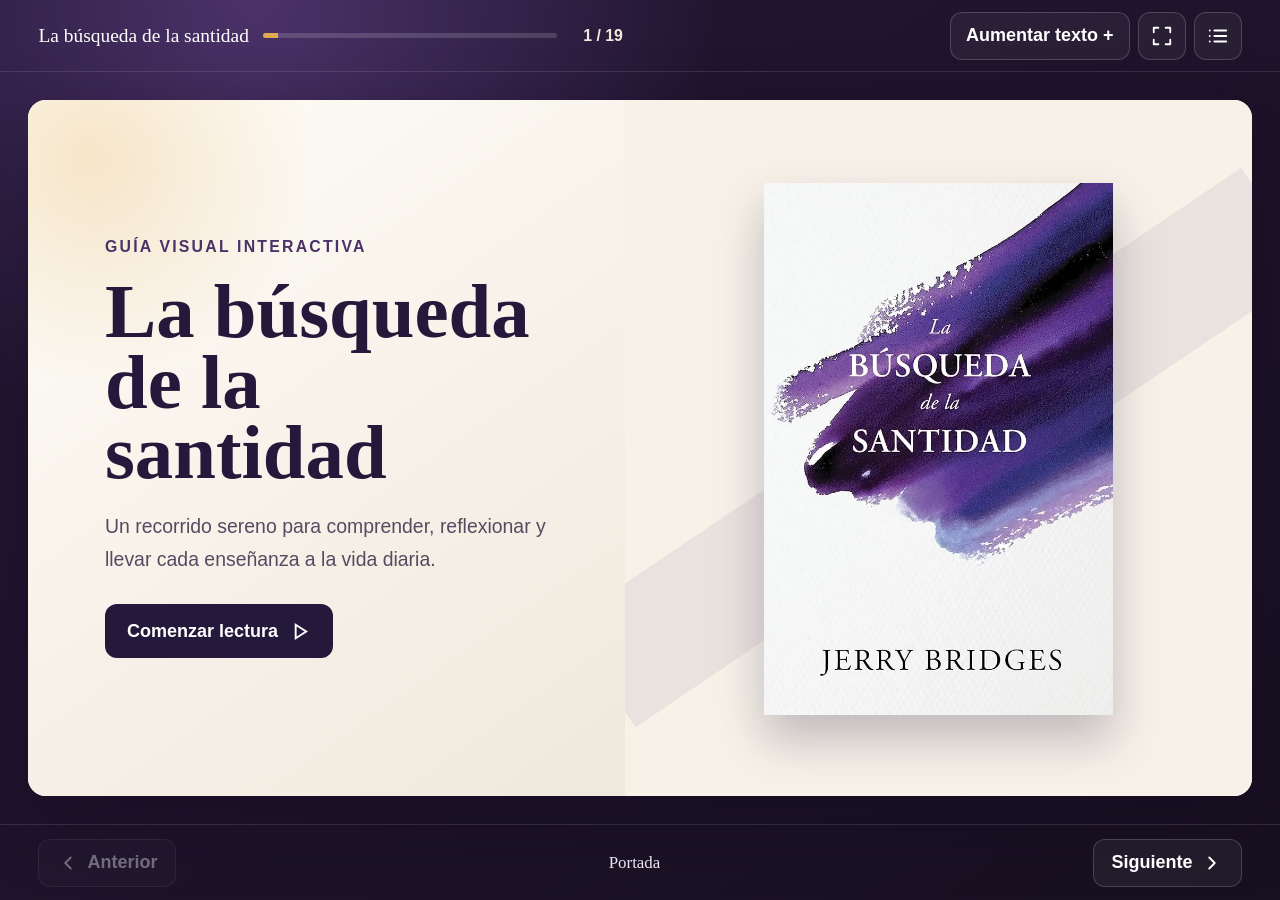
==== libros/busqueda-de-la-santidad/index.html @ 95780985 "libros" ====
<!doctype html>
<html lang="es">
<head>
  <meta charset="utf-8">
  <meta name="viewport" content="width=device-width, initial-scale=1">
  <meta name="theme-color" content="#25193b">
  <title>La búsqueda de la santidad — Libro visual</title>
  <meta name="description" content="Libro digital visual e interactivo para leer, ampliar y reflexionar sobre La búsqueda de la santidad.">
  <link rel="icon" type="image/svg+xml" href="data:image/svg+xml,%3Csvg xmlns='http://www.w3.org/2000/svg' viewBox='0 0 64 64'%3E%3Crect width='64' height='64' rx='14' fill='%2325193b'/%3E%3Cpath d='M11 16h15c6 0 9 4 9 9v25c-3-4-6-6-11-6H11z' fill='%23fffaf0'/%3E%3Cpath d='M53 16H38c-6 0-9 4-9 9v25c3-4 6-6 11-6h13z' fill='%23e2aa4f'/%3E%3C/svg%3E">
  <style>
    :root{color-scheme:light;--base-size:18px;--ink:#201a2b;--muted:#655d70;--aubergine:#25193b;--violet:#4a3268;--gold:#e2aa4f;--paper:#fffdf8;--cream:#f1eadf;--line:#d9d0c4;--shadow:0 24px 70px rgba(18,11,31,.38)}
    *{box-sizing:border-box}html{font-size:var(--base-size)}body{margin:0;min-height:100vh;font-family:Arial,Helvetica,sans-serif;background:#191125;color:var(--ink);overflow:hidden}button{font:inherit}button:focus-visible,[tabindex]:focus-visible{outline:4px solid var(--gold);outline-offset:3px}
    .shell{height:100dvh;display:grid;grid-template-rows:72px minmax(0,1fr) 76px;background:radial-gradient(circle at 20% 0%,#4b3269 0,transparent 34%),linear-gradient(145deg,#241735,#171020)}
    .topbar,.bottombar{display:flex;align-items:center;gap:14px;color:#fff;padding:0 clamp(16px,3vw,44px);position:relative;z-index:10}.topbar{border-bottom:1px solid #ffffff1c}.bottombar{border-top:1px solid #ffffff1c;justify-content:space-between}
    .brand{font-family:Georgia,serif;font-size:1.08rem;white-space:nowrap}.top-actions{display:flex;align-items:center;gap:8px;margin-left:auto}.tool,.nav-btn{min-width:48px;min-height:48px;border:1px solid #ffffff2c;background:#ffffff0d;color:#fff;border-radius:12px;display:inline-flex;align-items:center;justify-content:center;gap:8px;cursor:pointer;transition:background .2s,transform .2s}.tool:hover,.nav-btn:hover{background:#ffffff1d}.tool:active,.nav-btn:active{transform:scale(.97)}.tool svg,.nav-btn svg{width:22px;height:22px;stroke:currentColor;fill:none;stroke-width:2;stroke-linecap:round;stroke-linejoin:round}.text-tool{padding:0 15px;font-weight:700}.font-compact{display:none}.progress-wrap{flex:1;max-width:360px;display:flex;align-items:center;gap:12px}.progress-track{height:5px;background:#ffffff26;border-radius:99px;overflow:hidden;flex:1}.progress-fill{height:100%;background:var(--gold);width:0;transition:width .35s ease}.counter{font-size:.88rem;font-weight:700;min-width:54px;text-align:right;color:#f4eadb}
    .reader{min-height:0;padding:clamp(12px,2.2vw,30px);perspective:1500px}.book{height:100%;max-width:1440px;margin:auto;background:var(--paper);border-radius:18px;box-shadow:var(--shadow);overflow:hidden;position:relative}
    .spread{height:100%;display:grid;grid-template-columns:minmax(0,1.55fr) minmax(290px,.62fr);opacity:1;transform:translateX(0);transition:opacity .22s ease,transform .22s ease}.spread.leaving-next{opacity:0;transform:translateX(-24px)}.spread.leaving-prev{opacity:0;transform:translateX(24px)}
    .art-page{min-width:0;min-height:0;background:#f7f1e8;display:flex;align-items:center;justify-content:center;padding:clamp(14px,2.4vw,34px);position:relative}.art-page:before{content:"";position:absolute;inset:0;background:linear-gradient(115deg,transparent 45%,#e2aa4f14 45.2% 46%,transparent 46.2%);pointer-events:none}.art-frame{position:relative;max-width:100%;max-height:100%;display:grid;place-items:center}.art{display:block;max-width:100%;max-height:calc(100dvh - 220px);object-fit:contain;box-shadow:0 13px 32px #35294629;border:1px solid #8f837544;background:white;cursor:zoom-in}.zoom-hint{position:absolute;right:12px;bottom:12px;background:#25193be8;color:#fff;border:0;border-radius:10px;padding:10px 13px;font-weight:700;cursor:pointer;box-shadow:0 5px 14px #120c2155}
    .notes{min-width:0;display:flex;flex-direction:column;padding:clamp(26px,4vw,58px);background:linear-gradient(180deg,#fffdf8,#fbf6ed);overflow:auto}.chapter-no{font-weight:800;color:var(--violet);letter-spacing:.12em;text-transform:uppercase;font-size:.82rem;margin-bottom:14px}.notes h1{font-family:Georgia,serif;font-size:clamp(2rem,3.2vw,3.55rem);line-height:1.04;margin:0 0 18px;color:var(--aubergine)}.verse{font-family:Georgia,serif;font-style:italic;color:#76561d;border-left:4px solid var(--gold);padding:2px 0 2px 16px;margin:0 0 24px;line-height:1.5}.summary{font-size:1rem;line-height:1.7;color:#50475a;margin:0}.reflection{margin-top:auto;padding-top:26px}.reflection-card{border-top:1px solid var(--line);padding-top:22px}.reflection-label{display:flex;align-items:center;gap:10px;font-size:.82rem;text-transform:uppercase;letter-spacing:.1em;color:var(--violet);font-weight:800;margin-bottom:10px}.reflection-label:before{content:"";width:28px;height:3px;background:var(--gold)}.question{font-family:Georgia,serif;font-size:1.14rem;line-height:1.5;margin:0;color:var(--ink)}.page-actions{display:flex;gap:10px;flex-wrap:wrap;margin-top:24px}.action{border:1px solid #b9aec4;background:#fff;color:var(--aubergine);border-radius:10px;min-height:48px;padding:10px 14px;font-weight:700;cursor:pointer;display:flex;align-items:center;gap:8px}.action:hover{background:#f4eef8}.action.primary{background:var(--aubergine);border-color:var(--aubergine);color:#fff}.action svg{width:20px;height:20px;fill:none;stroke:currentColor;stroke-width:2;stroke-linecap:round;stroke-linejoin:round}
    .cover-spread{height:100%;display:grid;grid-template-columns:1fr 1.05fr}.cover-copy{padding:clamp(36px,6vw,84px);display:flex;flex-direction:column;justify-content:center;background:radial-gradient(circle at 10% 8%,#e2aa4f45,transparent 27%),linear-gradient(145deg,#fffdf8,#efe8dc)}.kicker{font-weight:800;letter-spacing:.14em;text-transform:uppercase;color:var(--violet);font-size:.88rem}.cover-copy h1{font-family:Georgia,serif;font-size:clamp(3.1rem,6vw,6rem);line-height:.92;margin:.28em 0;color:var(--aubergine);max-width:700px}.cover-copy p{max-width:620px;font-size:1.08rem;line-height:1.7;color:#554b60;margin:0 0 28px}.cover-art{background:#f7f1e8;display:grid;place-items:center;padding:32px;position:relative;overflow:hidden}.cover-art:before{content:"";position:absolute;width:130%;height:18%;background:#4a326814;transform:rotate(-34deg)}.cover-art img{max-width:74%;max-height:84%;object-fit:contain;filter:drop-shadow(0 24px 24px #291d4244);position:relative}.start{align-self:flex-start;min-height:54px;border:0;border-radius:12px;background:var(--aubergine);color:#fff;padding:14px 22px;font-weight:800;cursor:pointer;display:flex;align-items:center;gap:10px}.start svg{width:23px;height:23px;fill:none;stroke:currentColor;stroke-width:2}
    .welcome{height:100%;display:grid;place-items:center;padding:32px;background:radial-gradient(circle at 85% 12%,#e2aa4f55,transparent 25%),linear-gradient(135deg,#fffdf8 0 52%,#eee4d8 52%)}.welcome-inner{max-width:850px}.welcome .kicker{margin-bottom:12px}.welcome h1{font-family:Georgia,serif;font-size:clamp(2.7rem,5vw,5rem);line-height:1;margin:0 0 24px;color:var(--aubergine)}.welcome p{font-size:1.14rem;line-height:1.75;color:#50475a;max-width:760px}.steps{display:grid;grid-template-columns:repeat(3,1fr);gap:16px;margin:32px 0}.step{background:#ffffffc9;border:1px solid var(--line);padding:20px;border-radius:13px}.step strong{display:block;color:var(--violet);margin-bottom:8px}.step span{font-size:.92rem;line-height:1.5;color:#5c5365}
    .nav-btn{padding:0 18px;font-weight:800}.nav-btn:disabled{opacity:.38;cursor:not-allowed}.nav-label{display:inline}.center-nav{display:flex;align-items:center;gap:14px}.page-title-small{font-family:Georgia,serif;max-width:310px;overflow:hidden;text-overflow:ellipsis;white-space:nowrap;color:#eee5f3;font-size:.94rem}
    .overlay{position:fixed;inset:0;background:#130d1dcc;z-index:50;display:none}.overlay.open{display:block}.drawer{position:absolute;inset:0 auto 0 0;width:min(470px,92vw);background:var(--paper);box-shadow:20px 0 60px #0007;display:flex;flex-direction:column;animation:drawerIn .22s ease}.drawer-head{padding:25px 24px 17px;border-bottom:1px solid var(--line);display:flex;align-items:center;gap:16px}.drawer-head h2{font-family:Georgia,serif;font-size:1.8rem;margin:0}.close{margin-left:auto;width:48px;height:48px;border:2px solid #d75e6b;border-radius:10px;background:#a63342;color:#fff;cursor:pointer;font-size:1.5rem;font-weight:900}.close:hover{background:#bb4050}.toc{overflow:auto;padding:12px}.toc-item{width:100%;text-align:left;border:0;background:transparent;border-radius:10px;padding:13px 14px;display:grid;grid-template-columns:38px 1fr;gap:10px;color:var(--ink);cursor:pointer}.toc-item:hover,.toc-item.current{background:#eee7f3}.toc-num{font-weight:800;color:var(--violet)}.toc-name{line-height:1.35}.toc-note{display:block;color:var(--muted);font-size:.78rem;margin-top:3px}
    .zoom-dialog{position:fixed;inset:0;z-index:70;background:#120c1df2;display:none;grid-template-rows:72px minmax(0,1fr);color:#fff}.zoom-dialog.open{display:grid}.zoom-toolbar{display:flex;align-items:center;gap:10px;padding:10px clamp(14px,3vw,34px);border-bottom:1px solid #ffffff26}.zoom-title{font-family:Georgia,serif;font-size:1rem;white-space:nowrap;overflow:hidden;text-overflow:ellipsis}.zoom-controls{display:flex;gap:8px;margin-left:auto}.zoom-btn{min-width:48px;height:48px;border:2px solid transparent;border-radius:10px;color:#fff;font-weight:900;cursor:pointer;box-shadow:0 3px 10px #0004}.zoom-btn:hover{filter:brightness(1.12)}#zoomOut{background:#a76612;border-color:#d99a3d}#zoomReset{background:#514065;border-color:#746288}#zoomIn{background:#26734f;border-color:#4ca778}#zoomClose{background:#a63342;border-color:#d75e6b}.zoom-stage{overflow:auto;padding:28px;display:grid;align-items:start;justify-items:center}.zoom-stage img{display:block;width:min(1600px,100%);height:auto;transform-origin:top center;transition:width .18s ease;background:#fff}.sr-only{position:absolute;width:1px;height:1px;padding:0;margin:-1px;overflow:hidden;clip:rect(0,0,0,0);white-space:nowrap;border:0}
    .toast{position:fixed;left:50%;bottom:94px;transform:translate(-50%,20px);background:#21172f;color:#fff;padding:13px 18px;border-radius:10px;z-index:90;opacity:0;pointer-events:none;transition:.22s}.toast.show{opacity:1;transform:translate(-50%,0)}
    @keyframes drawerIn{from{transform:translateX(-30px);opacity:.5}to{transform:none;opacity:1}}
    @media(max-width:900px){body{overflow:auto}.shell{min-height:100dvh;height:auto;grid-template-rows:64px auto 70px}.reader{padding:0;min-height:calc(100dvh - 134px)}.book{border-radius:0;min-height:calc(100dvh - 134px)}.spread{grid-template-columns:1fr;height:auto;min-height:calc(100dvh - 134px)}.art-page{min-height:48dvh;padding:16px}.art{max-height:44dvh}.notes{overflow:visible;padding:28px 24px;min-height:45dvh}.reflection{margin-top:28px}.cover-spread{grid-template-columns:1fr;min-height:calc(100dvh - 134px)}.cover-copy{padding:32px 26px}.cover-art{order:-1;min-height:40dvh;padding:20px}.cover-art img{max-height:36dvh}.steps{grid-template-columns:1fr}.welcome{min-height:calc(100dvh - 134px);padding:32px 24px}.brand{display:none}.progress-wrap{max-width:none}.font-wide{display:none}.font-compact{display:inline}.text-tool{padding:0;width:48px}.page-title-small{display:none}.center-nav{gap:8px}.nav-label{display:none}.nav-btn{padding:0;width:50px}.bottombar{padding:0 14px}.zoom-stage{padding:12px}.zoom-title{max-width:40vw}}
    @media(max-width:520px){.top-actions{gap:5px}.tool{min-width:44px;min-height:44px}.progress-wrap{gap:8px}.counter{min-width:46px}.notes h1{font-size:2rem}.cover-copy h1{font-size:3rem}.zoom-hint{font-size:.86rem}}
    @media(prefers-reduced-motion:reduce){*,*:before,*:after{animation:none!important;transition:none!important;scroll-behavior:auto!important}}
  </style>
</head>
<body>
  <div class="shell">
    <header class="topbar">
      <div class="brand">La búsqueda de la santidad</div>
      <div class="progress-wrap" aria-label="Progreso de lectura"><div class="progress-track"><div class="progress-fill" id="progressFill"></div></div><span class="counter" id="counter">1 / 19</span></div>
      <div class="top-actions">
        <button class="tool text-tool" id="fontBtn" type="button" aria-label="Aumentar tamaño de texto" title="Aumentar texto"><span class="font-wide">Aumentar texto +</span><span class="font-compact" aria-hidden="true">A+</span></button>
        <button class="tool" id="fullscreenBtn" type="button" aria-label="Ver en pantalla completa" title="Pantalla completa"><svg viewBox="0 0 24 24"><path d="M8 3H3v5M16 3h5v5M8 21H3v-5M16 21h5v-5"/></svg></button>
        <button class="tool" id="tocBtn" type="button" aria-label="Abrir índice" title="Índice"><svg viewBox="0 0 24 24"><path d="M8 6h13M8 12h13M8 18h13"/><path d="M3 6h.01M3 12h.01M3 18h.01"/></svg></button>
      </div>
    </header>
    <main class="reader"><div class="book" id="book" aria-live="polite"></div></main>
    <footer class="bottombar">
      <button class="nav-btn" id="prevBtn" type="button"><svg viewBox="0 0 24 24"><path d="m15 18-6-6 6-6"/></svg><span class="nav-label">Anterior</span></button>
      <div class="center-nav"><span class="page-title-small" id="shortTitle"></span></div>
      <button class="nav-btn" id="nextBtn" type="button"><span class="nav-label">Siguiente</span><svg viewBox="0 0 24 24"><path d="m9 18 6-6-6-6"/></svg></button>
    </footer>
  </div>
  <div class="overlay" id="tocOverlay" aria-hidden="true"><aside class="drawer" role="dialog" aria-modal="true" aria-labelledby="tocHeading"><div class="drawer-head"><h2 id="tocHeading">Contenido</h2><button class="close" id="tocClose" type="button" aria-label="Cerrar índice">×</button></div><nav class="toc" id="toc"></nav></aside></div>
  <div class="zoom-dialog" id="zoomDialog" role="dialog" aria-modal="true" aria-labelledby="zoomTitle" aria-hidden="true"><div class="zoom-toolbar"><div class="zoom-title" id="zoomTitle"></div><div class="zoom-controls"><button class="zoom-btn" id="zoomOut" type="button" aria-label="Alejar">−</button><button class="zoom-btn" id="zoomReset" type="button" aria-label="Restablecer zoom">100%</button><button class="zoom-btn" id="zoomIn" type="button" aria-label="Acercar">+</button><button class="zoom-btn" id="zoomClose" type="button" aria-label="Cerrar ampliación">×</button></div></div><div class="zoom-stage" id="zoomStage"><img id="zoomImage" alt=""></div></div>
  <div class="toast" id="toast" role="status"></div>
  <script>
    const I='chapters/';
    const pages=[
      {type:'cover',title:'Portada',image:I+'jerry bridges la busqueda de la santidad.webp'},
      {type:'welcome',title:'Cómo usar este libro'},
      {title:'La búsqueda de la santidad: un llamado para ti',chapter:'Capítulo 1 · Punto de partida',verse:'Sean santos, porque yo soy santo.',image:I+'Capitulo 1 La santidad es para ti.webp',summary:'La santidad es un llamado para la vida cotidiana. Este mapa presenta su significado, los obstáculos más frecuentes y la invitación a caminar con Dios de manera intencional.',question:'¿En qué área concreta de mi vida necesito responder hoy al llamado de Dios?'},
      {title:'La santidad de Dios',chapter:'Capítulo 2 · Fundamento',verse:'Dios es luz, y no hay ningunas tinieblas en Él.',image:I+'Cap 2 La_Santidad_de_Dios.webp',summary:'La santidad comienza en el carácter perfecto de Dios. Él es nuestro estándar supremo y, al mismo tiempo, quien nos llama y capacita para vivir de una manera distinta.',question:'¿Cómo cambia mi manera de vivir cuando recuerdo quién es Dios?'},
      {title:'La santidad no es una opción',chapter:'Capítulo 3 · El llamado',verse:'Hebreos 12:14',image:I+'Capitulo 3 la santidad no es una opción.webp',summary:'La santidad tiene una dimensión recibida en Cristo y otra que se vive mediante decisiones, obediencia y crecimiento. No es perfeccionismo: es una vida que busca parecerse cada día más a Él.',question:'¿Estoy tratando la santidad como una parte esencial de mi fe o como algo opcional?'},
      {title:'La santidad de Cristo',chapter:'Capítulo 4 · Seguridad y ejemplo',verse:'2 Corintios 5:21',image:I+'capitulo 4 Cristo__Seguridad_y_Ejemplo.webp',summary:'En Cristo encontramos refugio y ejemplo. Su obra nos da seguridad delante de Dios, mientras su vida nos muestra cómo se ve la obediencia expresada en acciones, motivos y pensamientos.',question:'¿Qué aspecto del ejemplo de Cristo puedo imitar de forma práctica esta semana?'},
      {title:'Un cambio de reinos: de la esclavitud a la libertad',chapter:'Capítulo 5 · Nueva identidad',verse:'Romanos 6:6–7',image:I+'Capitulo 5 Un_Cambio_de_Reinos.webp',summary:'La unión con Cristo marca un cambio de dominio. Aunque la lucha continúa, ya no enfrentamos el pecado desde la esclavitud, sino desde una nueva identidad y con capacidad de decir no.',question:'¿Estoy tomando decisiones desde mi antigua costumbre o desde mi nueva identidad?'},
      {title:'La batalla por la santidad',chapter:'Capítulo 6 · El enemigo interno',verse:'Romanos 7:21',image:I+'cap 6 La_Batalla_por_la_Santidad.webp',summary:'La lucha también sucede dentro de nosotros. Reconocer los deseos, engaños y hábitos que nos apartan de Dios permite responder con vigilancia, verdad y una defensa espiritual constante.',question:'¿Qué patrón interno necesito reconocer antes de poder enfrentarlo?'},
      {title:'Ayuda en la batalla diaria',chapter:'Capítulo 7 · Viviendo para Dios',verse:'Romanos 6:11',image:I+'Capitulo 7 Ayuda para la lucha diaria.webp',summary:'La vida diaria se sostiene al recordar quiénes somos, depender del Espíritu Santo y usar la Palabra y la oración como recursos vivos, no como simples ideas.',question:'¿Qué recurso espiritual he dejado de usar con constancia?'},
      {title:'Obediencia: el camino a la santidad',chapter:'Capítulo 8 · Decisión diaria',verse:'Obediencia, no victoria',image:I+'Obediencia cap 8 En buqieda de la santidad.webp',summary:'La mirada cambia cuando dejamos de esperar una victoria automática y asumimos la responsabilidad de obedecer. El Espíritu capacita, pero nosotros respondemos con decisiones diarias.',question:'¿Cuál es la siguiente acción obediente que sí está en mis manos?'},
      {title:'Mortificando el pecado',chapter:'Capítulo 9 · Nuestra responsabilidad',verse:'Colosenses 3:5',image:I+'Cap 9 Mortificando_el_pecado_y_santidad.webp',summary:'Mortificar no significa esconder ni justificar el pecado, sino debilitar su influencia mediante convicciones firmes, decisiones concretas y dependencia del Espíritu Santo.',question:'¿Qué decisión específica puedo tomar para dejar de alimentar un hábito dañino?'},
      {title:'El camino de la disciplina personal',chapter:'Capítulo 10 · Cooperación y perseverancia',verse:'1 Timoteo 4:7',image:I+'Cap 10 El_Camino_de_la_Disciplina.webp',summary:'El crecimiento espiritual combina dependencia y esfuerzo. La disciplina forma un ciclo: aprender, practicar, perseverar y permitir que el tiempo consolide nuevos patrones.',question:'¿Qué práctica pequeña puedo repetir con fidelidad durante los próximos siete días?'},
      {title:'Santidad en el cuerpo',chapter:'Capítulo 11 · Disciplina física',verse:'El cuerpo también participa en nuestra obediencia.',image:I+'cap 11 Santidad_y_disciplina_física_cristiana.webp',summary:'La vida espiritual también alcanza nuestros hábitos corporales. Alimentación, descanso, movimiento y dominio propio pueden convertirse en formas concretas de cuidado y gratitud.',question:'¿Qué ajuste sencillo necesita mi cuerpo para acompañar mejor mi vida espiritual?'},
      {title:'Santidad en el Espíritu',chapter:'Capítulo 12 · Purificación interior',verse:'2 Corintios 7:1',image:I+'cap 12 Santidad_en_el_Espíritu.webp',summary:'La batalla de la mente requiere discernir y rechazar tanto los pecados que parecen aceptables como los evidentes. La meta es una vida interior cada vez más limpia y centrada en Dios.',question:'¿Hay algo que he llamado “aceptable” y necesito revisar con honestidad?'},
      {title:'La santidad y nuestra voluntad',chapter:'Capítulo 13 · Guardar el corazón',verse:'Filipenses 2:13',image:I+'Capítulo 13 La_Santidad_y_Nuestra_Voluntad.webp',summary:'La mente, las emociones, la conciencia y la voluntad se relacionan en nuestras decisiones. Guardar el corazón implica orientar pensamientos y afectos hacia la verdad.',question:'¿Qué pensamiento debo examinar antes de convertirlo en una decisión?'},
      {title:'Hábitos de santidad',chapter:'Capítulo 14 · Práctica constante',verse:'Romanos 8:13',image:I+'Capítulo_14__Hábitos_de_santidad.webp',summary:'Los hábitos se forman mediante decisiones repetidas. La reflexión frecuente, evitar excepciones y actuar con diligencia convierten una intención general en una práctica concreta.',question:'¿Qué señal o momento del día puedo usar para recordar mi nuevo hábito?'},
      {title:'Santidad y fe: el camino de la obediencia',chapter:'Capítulo 15 · Fe activa',verse:'Hebreos 11:8',image:I+'Cap 15 Santidad_y_fe__la_obediencia.webp',summary:'La fe verdadera se expresa en obediencia. Como Abraham, caminamos confiando en el carácter de Dios aun cuando no vemos con claridad todo el recorrido.',question:'¿Qué paso de obediencia estoy posponiendo porque todavía no veo el resultado?'},
      {title:'Santidad en un mundo impío',chapter:'Capítulo 16 · Sal y luz',verse:'Juan 17:15',image:I+'capitulo 16 Santidad_en_un_Mundo_Impío.webp',summary:'La respuesta no es el aislamiento, sino una presencia distinta: reconocer influencias, afirmar la identidad en Cristo y vivir con la protección de la Palabra.',question:'¿Cómo puedo ser una influencia sana sin adoptar aquello que quiero transformar?'},
      {title:'La alegría de la santidad',chapter:'Capítulo 17 · El fruto del camino',verse:'La obediencia a Dios conduce al verdadero gozo.',image:I+'Cap 17 El gozo que produce la sntidad.webp',summary:'El gozo no es solo emoción: también nace de la comunión, la obediencia y la esperanza. La santidad no apaga la alegría; la orienta hacia una fuente más profunda y duradera.',question:'¿Dónde he experimentado que obedecer a Dios produce una alegría más estable?'}
    ];
    const book=document.getElementById('book'),counter=document.getElementById('counter'),progressFill=document.getElementById('progressFill'),shortTitle=document.getElementById('shortTitle');
    const prevBtn=document.getElementById('prevBtn'),nextBtn=document.getElementById('nextBtn'),tocOverlay=document.getElementById('tocOverlay'),toc=document.getElementById('toc');
    const zoomDialog=document.getElementById('zoomDialog'),zoomImage=document.getElementById('zoomImage'),zoomTitle=document.getElementById('zoomTitle'),zoomStage=document.getElementById('zoomStage');
    let current=0,fontStep=0,zoom=100,speaking=false;
    const icon=name=>({play:'<svg viewBox="0 0 24 24"><path d="m8 5 11 7-11 7z"/></svg>',zoom:'<svg viewBox="0 0 24 24"><circle cx="11" cy="11" r="7"/><path d="m20 20-4-4M11 8v6M8 11h6"/></svg>',sound:'<svg viewBox="0 0 24 24"><path d="M11 5 6 9H2v6h4l5 4zM15 9a4 4 0 0 1 0 6M18 6a8 8 0 0 1 0 12"/></svg>'}[name]);
    function cover(){return '<section class="cover-spread"><div class="cover-copy"><div class="kicker">Guía visual interactiva</div><h1>La búsqueda de la santidad</h1><p>Un recorrido sereno para comprender, reflexionar y llevar cada enseñanza a la vida diaria.</p><button class="start" type="button" data-go="1">Comenzar lectura'+icon('play')+'</button></div><div class="cover-art"><img src="'+pages[0].image+'" alt="Portada de La búsqueda de la santidad, de Jerry Bridges"></div></section>'}
    function welcome(){return '<section class="welcome"><div class="welcome-inner"><div class="kicker">Antes de comenzar</div><h1>Lee a tu propio ritmo</h1><p>Las láminas originales permanecen intactas. Este formato añade espacio, una síntesis clara y herramientas sencillas para explorarlas con comodidad.</p><div class="steps"><div class="step"><strong>1. Observa</strong><span>Mira la lámina completa y reconoce su idea central.</span></div><div class="step"><strong>2. Amplía</strong><span>Usa el zoom cuando quieras leer los detalles sin esfuerzo.</span></div><div class="step"><strong>3. Reflexiona</strong><span>Termina cada tema con una pregunta para llevarlo a tu vida.</span></div></div><button class="start" type="button" data-go="2">Ir al primer tema'+icon('play')+'</button></div></section>'}
    function chapter(p,i){return '<section class="spread"><div class="art-page"><div class="art-frame"><img class="art" src="'+p.image+'" alt="Lámina visual: '+p.title+'" data-zoom><button class="zoom-hint" type="button" data-zoom>Ampliar imagen</button></div></div><article class="notes"><div class="chapter-no">'+p.chapter+'</div><h1>'+p.title+'</h1><p class="verse">'+p.verse+'</p><p class="summary">'+p.summary+'</p><div class="reflection"><div class="reflection-card"><div class="reflection-label">Para reflexionar</div><p class="question">'+p.question+'</p></div><div class="page-actions"><button class="action primary" type="button" data-zoom>'+icon('zoom')+' Ver en grande</button><button class="action" type="button" data-listen>'+icon('sound')+' Escuchar resumen</button></div></div></article></section>'}
    function render(){const p=pages[current];book.innerHTML=p.type==='cover'?cover():p.type==='welcome'?welcome():chapter(p,current);counter.textContent=(current+1)+' / '+pages.length;progressFill.style.width=((current+1)/pages.length*100)+'%';shortTitle.textContent=p.title;prevBtn.disabled=current===0;nextBtn.disabled=current===pages.length-1;nextBtn.querySelector('.nav-label').textContent=current===pages.length-2?'Finalizar':'Siguiente';history.replaceState(null,'','#pagina-'+(current+1));document.title=p.title+' — La búsqueda de la santidad';updateToc();book.querySelectorAll('[data-go]').forEach(b=>b.onclick=()=>go(Number(b.dataset.go)));book.querySelectorAll('[data-zoom]').forEach(b=>b.onclick=openZoom);book.querySelectorAll('[data-listen]').forEach(b=>b.onclick=listen)}
    function go(index){if(index<0||index>=pages.length||index===current)return;stopSpeech();const spread=book.firstElementChild;const cls=index>current?'leaving-next':'leaving-prev';spread.classList.add(cls);setTimeout(()=>{current=index;render()},180)}
    function buildToc(){toc.innerHTML=pages.map((p,i)=>'<button type="button" class="toc-item" data-index="'+i+'"><span class="toc-num">'+String(i+1).padStart(2,'0')+'</span><span class="toc-name">'+p.title+'<span class="toc-note">'+(p.chapter||(i===0?'Inicio':'Orientación'))+'</span></span></button>').join('');toc.querySelectorAll('button').forEach(b=>b.onclick=()=>{closeToc();go(Number(b.dataset.index))})}
    function updateToc(){toc.querySelectorAll('.toc-item').forEach((el,i)=>el.classList.toggle('current',i===current))}
    function openToc(){tocOverlay.classList.add('open');tocOverlay.setAttribute('aria-hidden','false');document.getElementById('tocClose').focus()}
    function closeToc(){tocOverlay.classList.remove('open');tocOverlay.setAttribute('aria-hidden','true');document.getElementById('tocBtn').focus()}
    function openZoom(){const p=pages[current];if(!p.image)return;zoom=100;zoomImage.src=p.image;zoomImage.alt='Vista ampliada de '+p.title;zoomTitle.textContent=p.title;applyZoom();zoomDialog.classList.add('open');zoomDialog.setAttribute('aria-hidden','false');zoomStage.scrollTo(0,0);document.getElementById('zoomClose').focus()}
    function closeZoom(){zoomDialog.classList.remove('open');zoomDialog.setAttribute('aria-hidden','true');zoomImage.src=''}
    function applyZoom(){zoomImage.style.width=zoom+'%';document.getElementById('zoomReset').textContent=zoom+'%'}
    function listen(){const p=pages[current];if(!('speechSynthesis'in window)){showToast('La lectura en voz alta no está disponible en este navegador.');return}if(speaking){stopSpeech();showToast('Lectura detenida.');return}const u=new SpeechSynthesisUtterance(p.title+'. '+p.summary+'. Para reflexionar: '+p.question);u.lang='es-MX';u.rate=.88;u.onend=()=>speaking=false;u.onerror=()=>speaking=false;speaking=true;speechSynthesis.speak(u);showToast('Leyendo el resumen en voz alta…')}
    function stopSpeech(){if('speechSynthesis'in window)speechSynthesis.cancel();speaking=false}
    function showToast(message){const el=document.getElementById('toast');el.textContent=message;el.classList.add('show');clearTimeout(el._timer);el._timer=setTimeout(()=>el.classList.remove('show'),2600)}
    prevBtn.onclick=()=>go(current-1);nextBtn.onclick=()=>go(current+1);document.getElementById('tocBtn').onclick=openToc;document.getElementById('tocClose').onclick=closeToc;tocOverlay.onclick=e=>{if(e.target===tocOverlay)closeToc()};
    document.getElementById('fontBtn').onclick=()=>{fontStep=(fontStep+1)%3;document.documentElement.style.setProperty('--base-size',[18,20,22][fontStep]+'px');showToast(['Tamaño normal','Texto grande','Texto muy grande'][fontStep])};
    document.getElementById('fullscreenBtn').onclick=()=>{if(!document.fullscreenElement)document.documentElement.requestFullscreen?.();else document.exitFullscreen?.()};
    document.getElementById('zoomClose').onclick=closeZoom;document.getElementById('zoomIn').onclick=()=>{zoom=Math.min(220,zoom+25);applyZoom()};document.getElementById('zoomOut').onclick=()=>{zoom=Math.max(75,zoom-25);applyZoom()};document.getElementById('zoomReset').onclick=()=>{zoom=100;applyZoom();zoomStage.scrollTo(0,0)};
    document.addEventListener('keydown',e=>{if(e.key==='Escape'){if(zoomDialog.classList.contains('open'))closeZoom();else if(tocOverlay.classList.contains('open'))closeToc();return}if(zoomDialog.classList.contains('open')||tocOverlay.classList.contains('open'))return;if(e.key==='ArrowRight'||e.key==='PageDown')go(current+1);if(e.key==='ArrowLeft'||e.key==='PageUp')go(current-1)});
    let touchStart=0;book.addEventListener('touchstart',e=>touchStart=e.changedTouches[0].clientX,{passive:true});book.addEventListener('touchend',e=>{const delta=e.changedTouches[0].clientX-touchStart;if(Math.abs(delta)>70)go(current+(delta<0?1:-1))},{passive:true});
    const hash=Number(location.hash.replace('#pagina-',''))-1;if(Number.isInteger(hash)&&hash>=0&&hash<pages.length)current=hash;buildToc();render();
  </script>
</body>
</html>
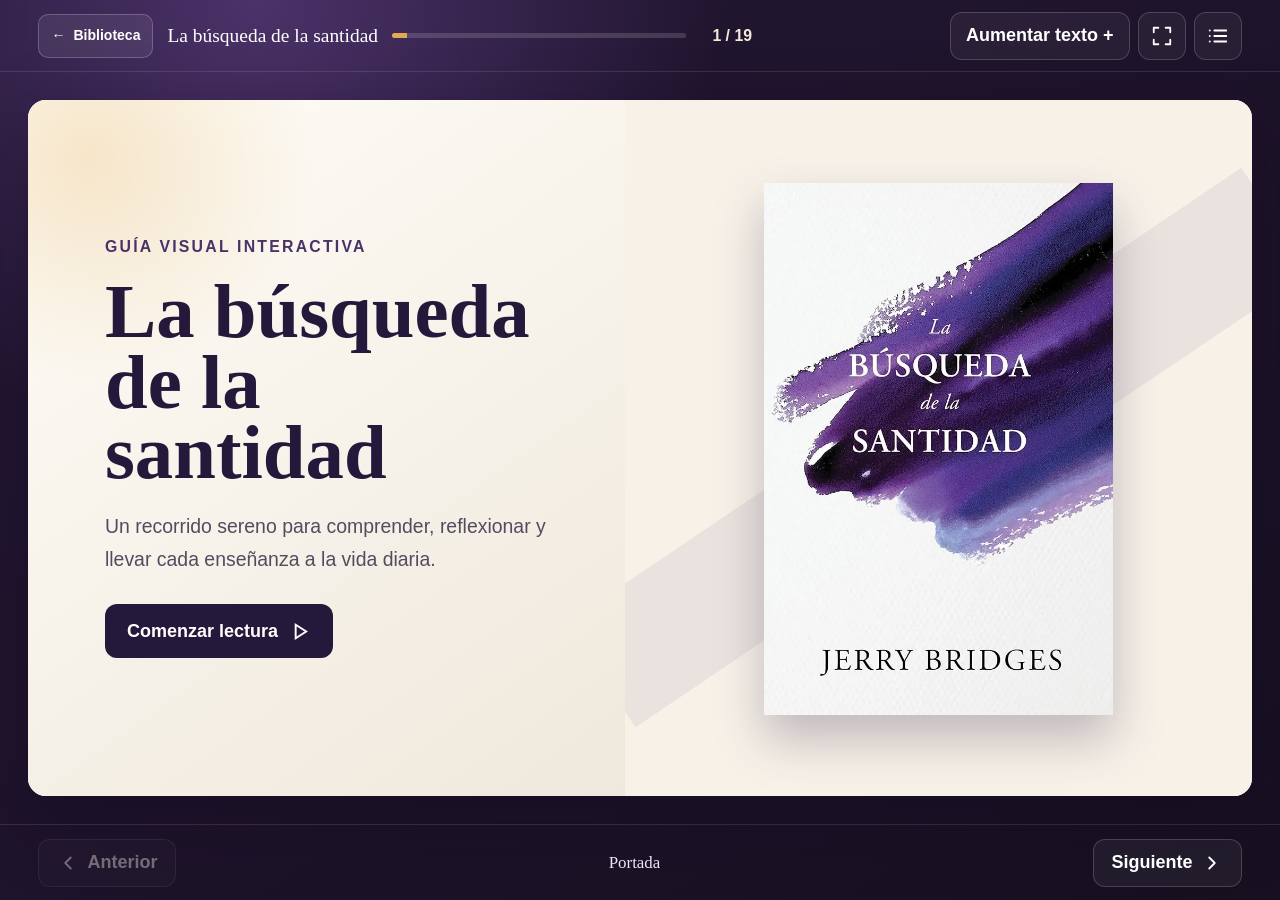
==== commit dc9f2e66: "Add files via upload" ====
--- a/libros/busqueda-de-la-santidad/index.html
+++ b/libros/busqueda-de-la-santidad/index.html
@@ -27,11 +27,15 @@
     @media(max-width:900px){body{overflow:auto}.shell{min-height:100dvh;height:auto;grid-template-rows:64px auto 70px}.reader{padding:0;min-height:calc(100dvh - 134px)}.book{border-radius:0;min-height:calc(100dvh - 134px)}.spread{grid-template-columns:1fr;height:auto;min-height:calc(100dvh - 134px)}.art-page{min-height:48dvh;padding:16px}.art{max-height:44dvh}.notes{overflow:visible;padding:28px 24px;min-height:45dvh}.reflection{margin-top:28px}.cover-spread{grid-template-columns:1fr;min-height:calc(100dvh - 134px)}.cover-copy{padding:32px 26px}.cover-art{order:-1;min-height:40dvh;padding:20px}.cover-art img{max-height:36dvh}.steps{grid-template-columns:1fr}.welcome{min-height:calc(100dvh - 134px);padding:32px 24px}.brand{display:none}.progress-wrap{max-width:none}.font-wide{display:none}.font-compact{display:inline}.text-tool{padding:0;width:48px}.page-title-small{display:none}.center-nav{gap:8px}.nav-label{display:none}.nav-btn{padding:0;width:50px}.bottombar{padding:0 14px}.zoom-stage{padding:12px}.zoom-title{max-width:40vw}}
     @media(max-width:520px){.top-actions{gap:5px}.tool{min-width:44px;min-height:44px}.progress-wrap{gap:8px}.counter{min-width:46px}.notes h1{font-size:2rem}.cover-copy h1{font-size:3rem}.zoom-hint{font-size:.86rem}}
     @media(prefers-reduced-motion:reduce){*,*:before,*:after{animation:none!important;transition:none!important;scroll-behavior:auto!important}}
+    .back-to-library{display:inline-flex;align-items:center;justify-content:center;gap:8px;flex:none;min-height:44px;padding:9px 12px;border:1px solid #ffffff35;border-radius:10px;background:#ffffff13;color:#fff;text-decoration:none;font:700 .78rem/1 Arial,Helvetica,sans-serif;white-space:nowrap;transition:background .2s}
+    .back-to-library:hover{background:#ffffff26}.back-to-library:focus-visible{outline:4px solid var(--gold);outline-offset:3px}
+    @media(max-width:520px){.back-to-library{min-width:44px;padding:8px}.back-to-library .back-label{display:none}}
   </style>
 </head>
 <body>
   <div class="shell">
     <header class="topbar">
+      <a class="back-to-library" href="../../index.html#inicio" aria-label="Volver a la Biblioteca Digital" title="Volver a la Biblioteca Digital"><span aria-hidden="true">←</span><span class="back-label">Biblioteca</span></a>
       <div class="brand">La búsqueda de la santidad</div>
       <div class="progress-wrap" aria-label="Progreso de lectura"><div class="progress-track"><div class="progress-fill" id="progressFill"></div></div><span class="counter" id="counter">1 / 19</span></div>
       <div class="top-actions">
